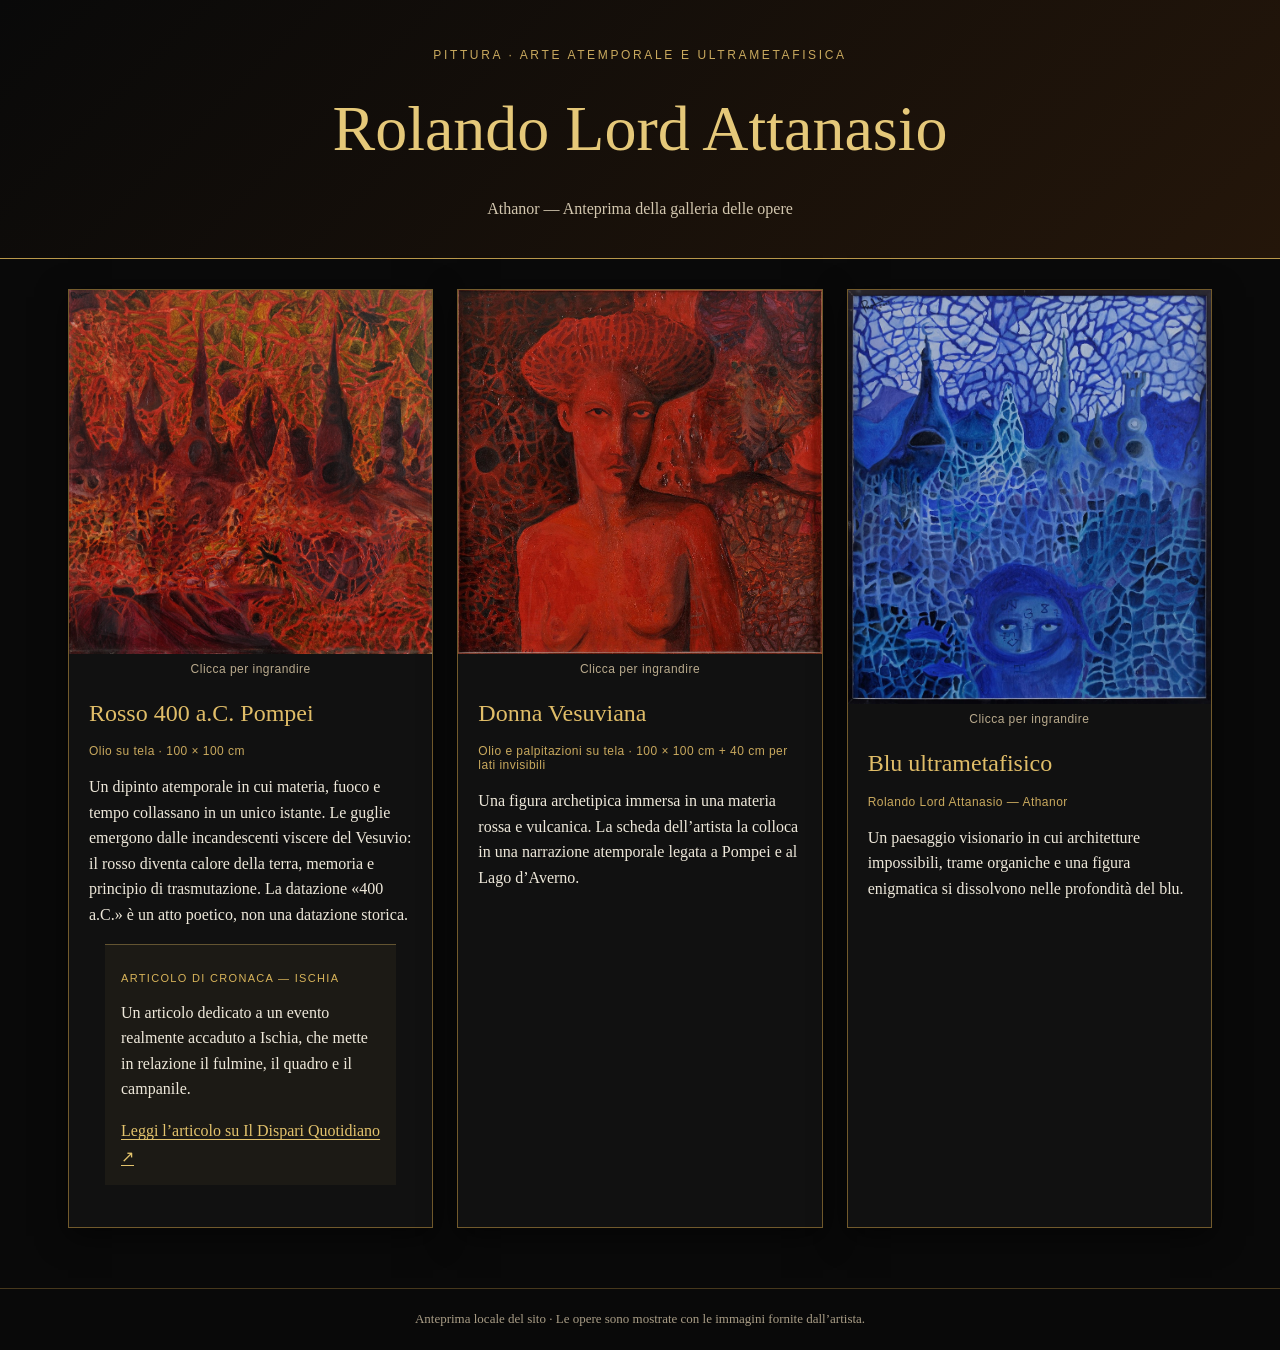
==== galleria.html @ 6019746d "Add files via upload" ====
<!DOCTYPE html>

<html lang="it">
<head>
<meta charset="utf-8"/>
<meta content="width=device-width, initial-scale=1" name="viewport"/>
<title>Rolando Lord Attanasio — Athanor | Anteprima opere</title>
<style>
*{box-sizing:border-box} body{margin:0;background:#090909;color:#eee8da;font-family:Georgia,'Times New Roman',serif;line-height:1.6}
header{padding:48px 20px 36px;text-align:center;background:linear-gradient(135deg,#090909,#24160a);border-bottom:1px solid #b9984b}
.kicker{letter-spacing:.22em;text-transform:uppercase;color:#c9a95e;font:12px Arial,sans-serif}
h1{font-size:clamp(2rem,5vw,4rem);font-weight:400;margin:.25em 0;color:#e5c879}
header p{max-width:680px;margin:0 auto;color:#d3c7af}
main{max-width:1180px;margin:auto;padding:30px 18px 60px}
.grid{display:grid;grid-template-columns:repeat(auto-fit,minmax(280px,1fr));gap:24px}
.card{border:1px solid #725a2c;background:#111;box-shadow:0 8px 28px #0008}
.card img{width:100%;height:auto;display:block;max-height:620px;object-fit:contain;background:#050505}
.info{padding:18px 20px 22px} h2{color:#e0bd68;font-size:1.5rem;font-weight:400;margin:0 0 8px}
.meta{color:#c9a95e;font:12px Arial,sans-serif;letter-spacing:.04em}
footer{text-align:center;padding:20px;color:#a99d86;border-top:1px solid #47381c;font-size:13px}

.article-link { margin: 0 1rem 1.25rem; padding: 1rem; border-top: 1px solid rgba(205,170,90,.4); background: rgba(205,170,90,.06); }
.article-label { color: #d8b45a; font: 11px Arial,sans-serif; letter-spacing: .12em; }
.article-link a { color: #e3c36d; text-decoration: underline; text-underline-offset: 3px; }
.article-link a:hover { color: #fff0bd; }

</style>
<style>
.zoom-hint{display:block;margin:8px 0 0;color:#b9aa8d;font:12px Arial,sans-serif;letter-spacing:.04em;text-align:center}
.gallery-zoom-trigger{display:block;width:100%;padding:0;border:0;background:transparent;cursor:zoom-in}
.gallery-zoom-trigger img{display:block;width:100%;height:auto;max-height:620px;object-fit:contain}
.gallery-zoom-trigger:focus-visible{outline:2px solid #d8b45a;outline-offset:4px}
.art-lightbox{position:fixed;inset:0;z-index:9999;display:none;align-items:center;justify-content:center;padding:4vh 4vw;background:rgba(0,0,0,.94)}
.art-lightbox.is-open{display:flex}
.art-lightbox img{display:block;max-width:92vw;max-height:88vh;width:auto;height:auto;object-fit:contain;box-shadow:0 12px 50px #000}
.art-lightbox-close{position:absolute;top:14px;right:18px;border:1px solid #c9a95e;background:#111;color:#f3e7c7;padding:9px 15px;font:16px Arial,sans-serif;cursor:pointer}
.art-lightbox-caption{position:absolute;bottom:12px;left:5vw;right:5vw;text-align:center;color:#e6d5aa;font:13px Arial,sans-serif}
@media(max-width:600px){.art-lightbox{padding:7vh 3vw}.art-lightbox img{max-width:94vw;max-height:82vh}.art-lightbox-close{top:8px;right:8px}}
</style></head>
<body>
<header><div class="kicker">Pittura · Arte atemporale e ultrametafisica</div>
<h1>Rolando Lord Attanasio</h1><p>Athanor — Anteprima della galleria delle opere</p></header>
<main><div class="grid">
<article class="card">
<button aria-label="Ingrandisci: Rosso 400 a.C. Pompei" class="gallery-zoom-trigger" data-zoom-caption="Rosso 400 a.C. Pompei" data-zoom-src="[data-uri]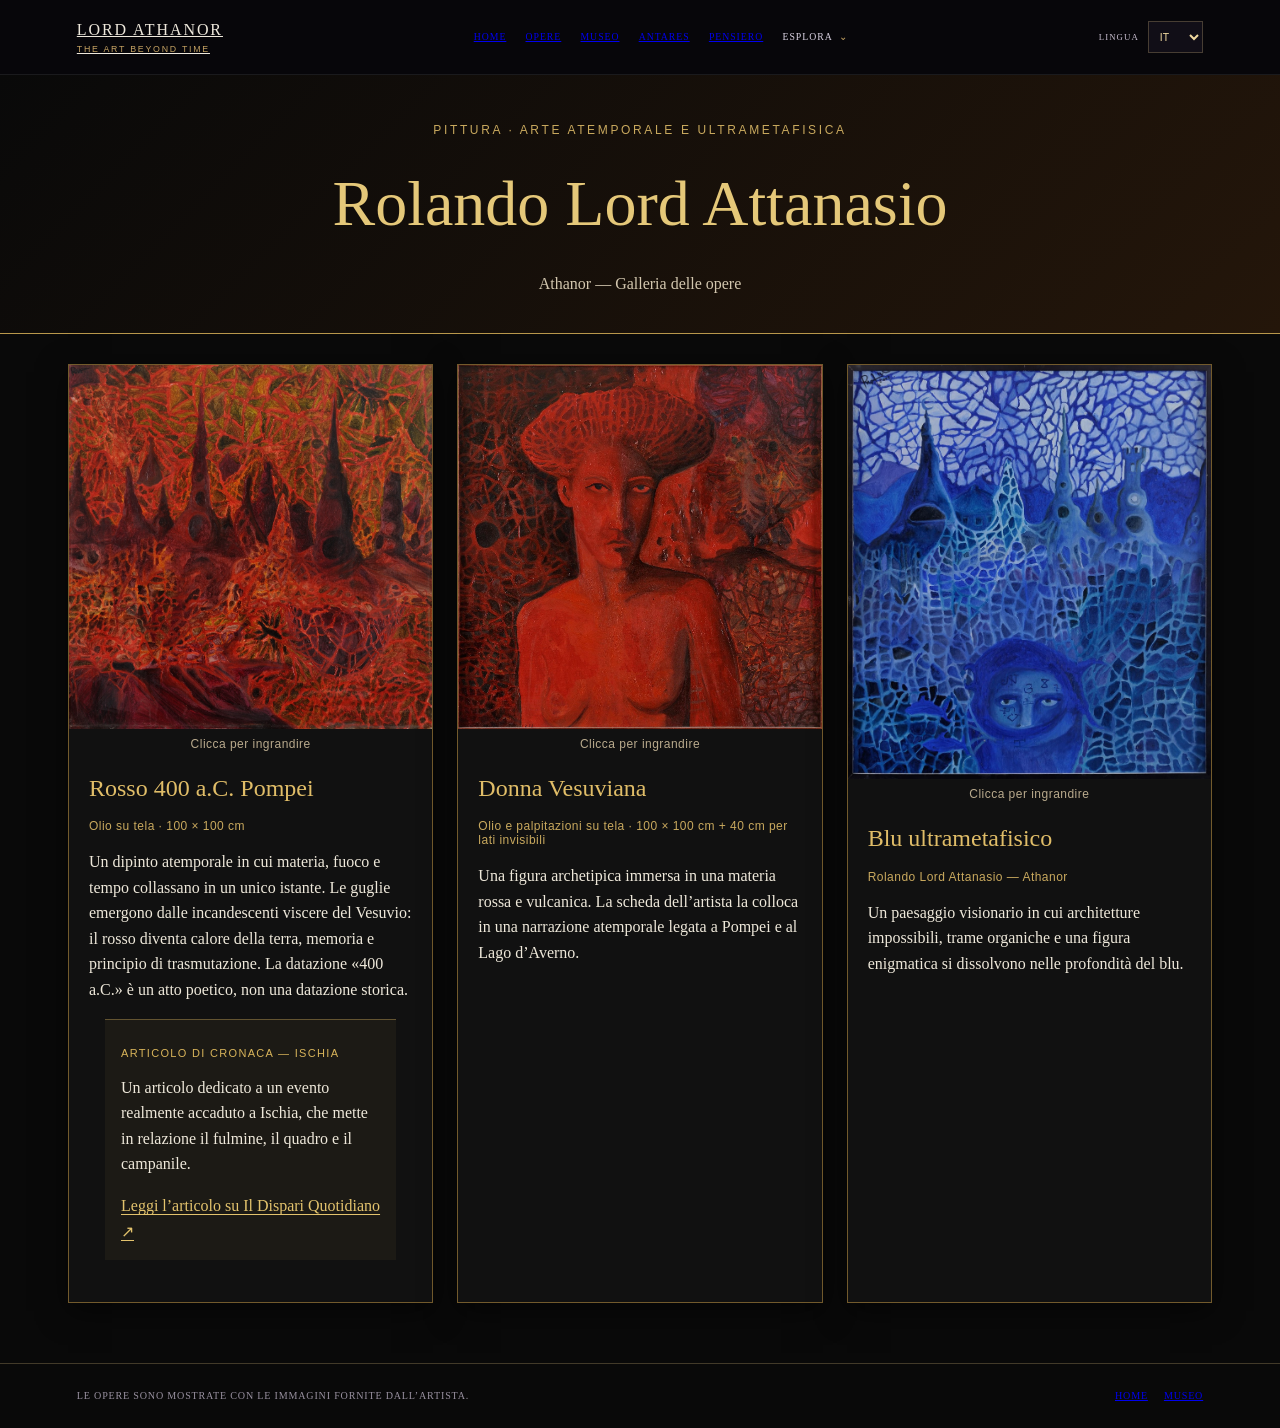
